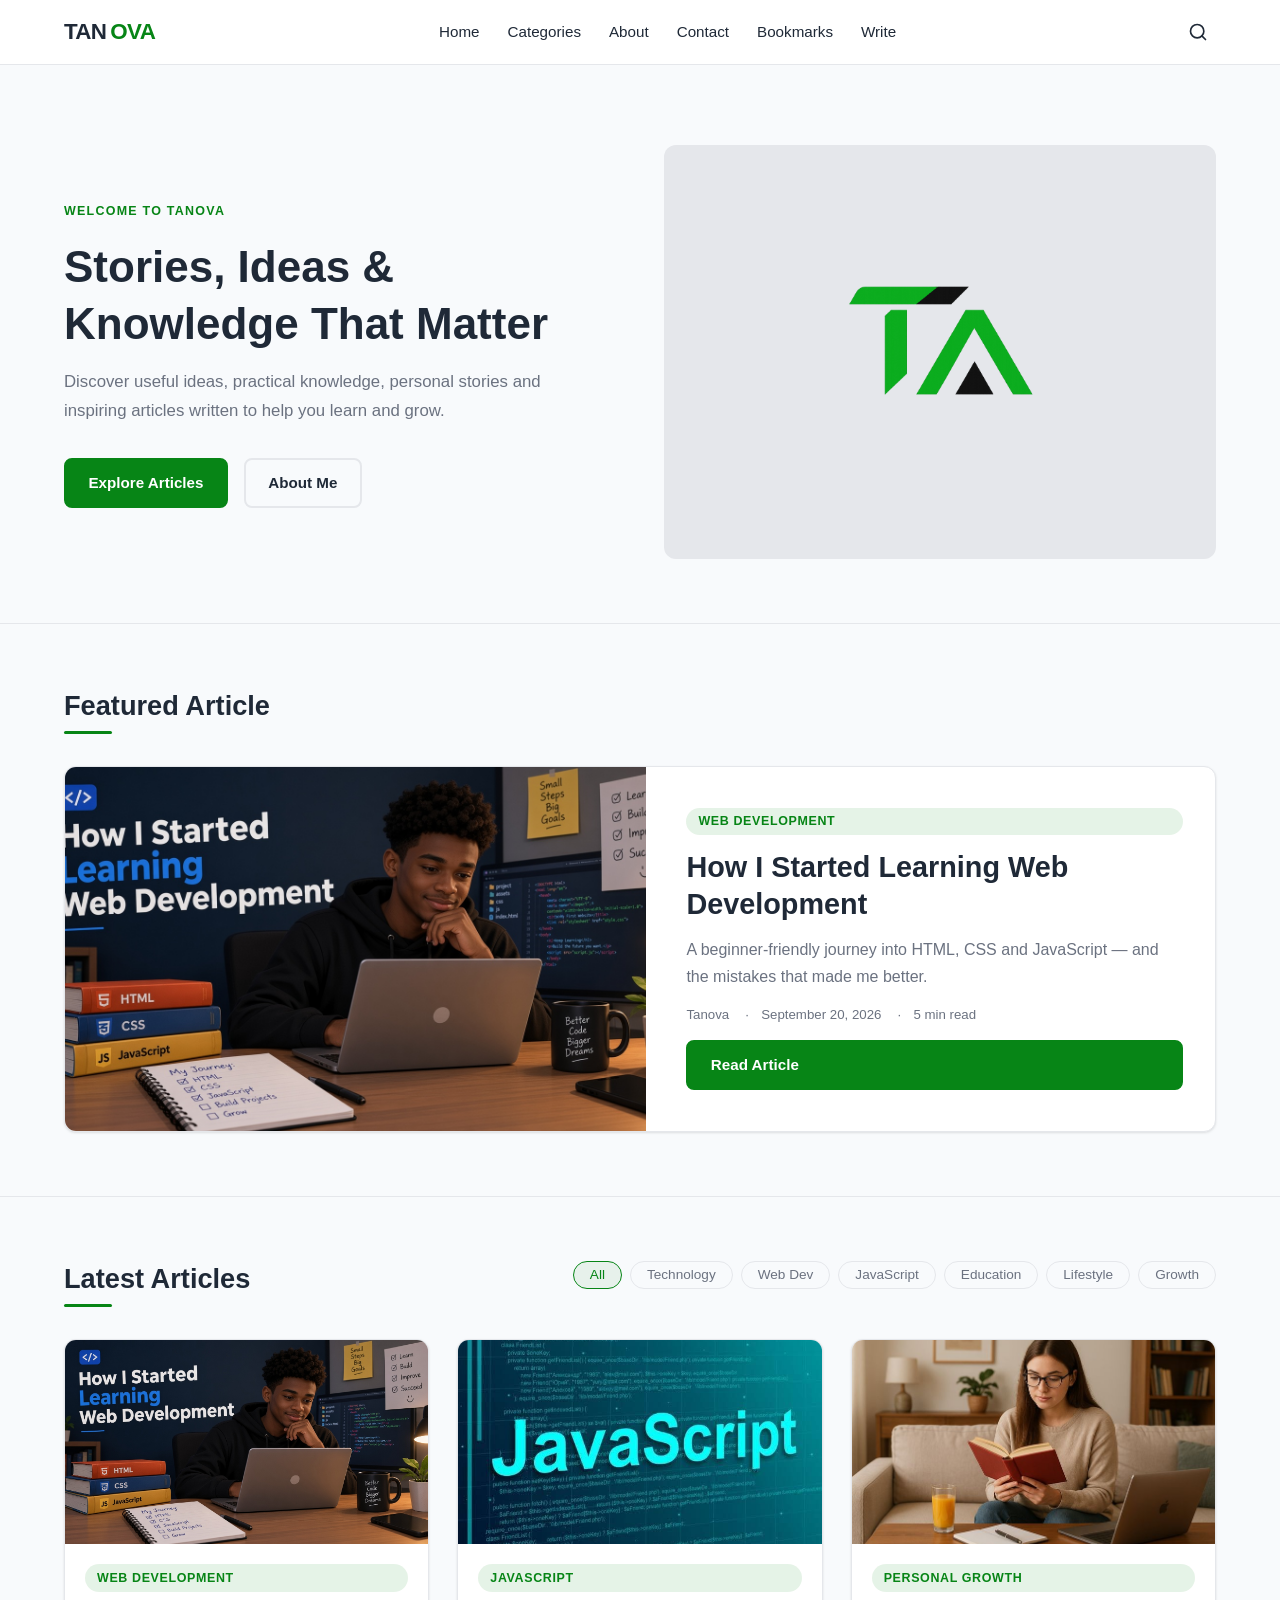
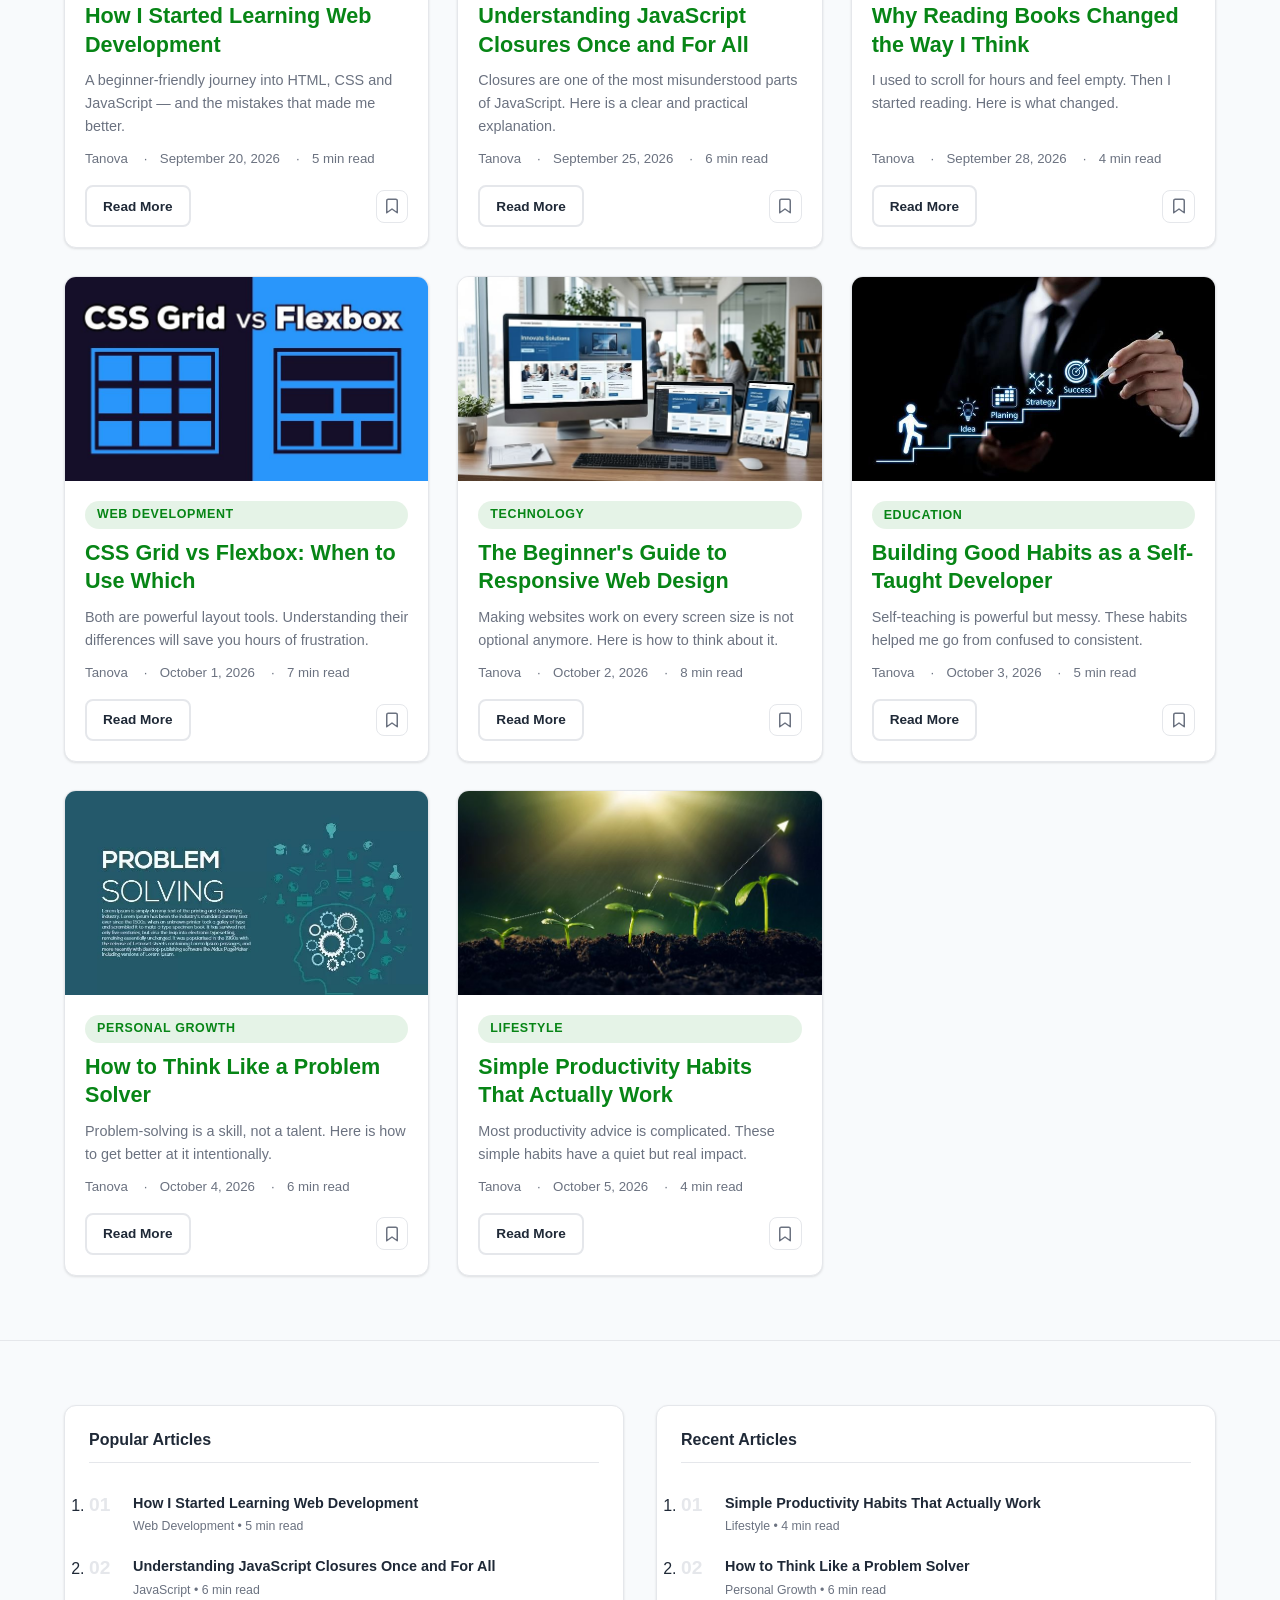
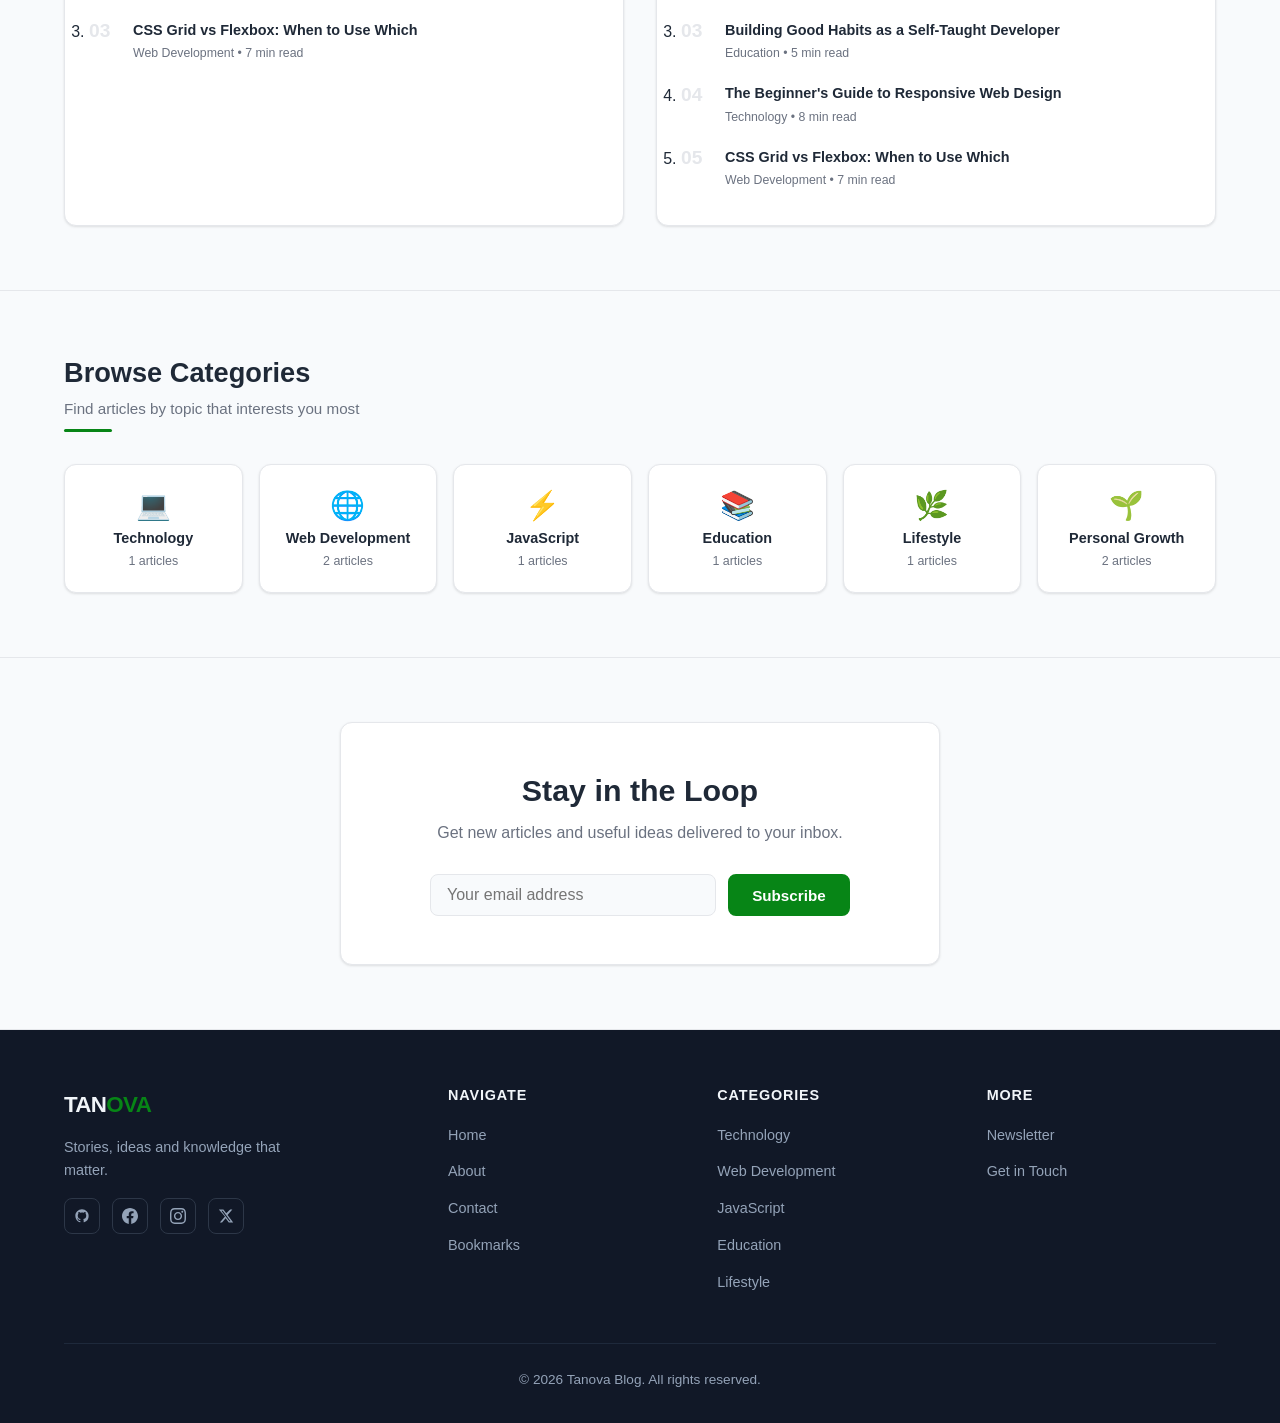
==== blog/index.html @ b9b8394b "feat(blog): add complete personal blog website with vanilla JavaScript - Add homepage with article g" ====
<!DOCTYPE html>
<html lang="en">
<head>
    <meta charset="UTF-8">
    <meta name="viewport" content="width=device-width, initial-scale=1.0">
    <meta name="description" content="Tanova Blog — Ideas, stories, knowledge and inspiration.">
    <title>Tanova Blog — Ideas, Stories & Knowledge</title>
    <link rel="stylesheet" href="css/style.css">
</head>
<body>

    <header class="site-header" role="banner">
        <div class="container">
            <div class="header-inner">
                <a href="index.html" class="logo-link" aria-label="Tanova Blog home">
                    TAN<span>OVA</span>
                </a>

                <nav class="desktop-nav" aria-label="Main navigation">
                    <a href="index.html">Home</a>
                    <a href="index.html#categories">Categories</a>
                    <a href="about.html">About</a>
                    <a href="contact.html">Contact</a>
                    <a href="bookmarks.html">Bookmarks</a>
                    <a href="publish.html">Write</a>
                </nav>

                <div class="nav-actions">
                    <button class="icon-btn" id="search-btn" aria-label="Open search">
                        <svg width="20" height="20" viewBox="0 0 24 24" fill="none" stroke="currentColor" stroke-width="2" stroke-linecap="round" stroke-linejoin="round" aria-hidden="true"><circle cx="11" cy="11" r="8"/><line x1="21" y1="21" x2="16.65" y2="16.65"/></svg>
                    </button>
                    <button class="icon-btn menu-toggle" id="menu-toggle" aria-label="Open navigation menu" aria-expanded="false" aria-controls="mobile-menu">
                        <svg width="24" height="24" viewBox="0 0 24 24" fill="none" stroke="currentColor" stroke-width="2" stroke-linecap="round" aria-hidden="true"><line x1="3" y1="6" x2="21" y2="6"/><line x1="3" y1="12" x2="21" y2="12"/><line x1="3" y1="18" x2="21" y2="18"/></svg>
                    </button>
                </div>
            </div>
        </div>

        <nav class="mobile-menu" id="mobile-menu" aria-label="Mobile navigation">
            <a href="index.html">Home</a>
            <a href="index.html#categories">Categories</a>
            <a href="about.html">About</a>
            <a href="contact.html">Contact</a>
            <a href="bookmarks.html">Bookmarks</a>
            <a href="publish.html">Write</a>
        </nav>
    </header>

    <div class="search-overlay" id="search-overlay" role="dialog" aria-modal="true" aria-label="Search articles">
        <div class="search-box">
            <div class="search-box-header">
                <div class="search-input-wrap">
                    <svg width="18" height="18" viewBox="0 0 24 24" fill="none" stroke="currentColor" stroke-width="2" stroke-linecap="round" stroke-linejoin="round" aria-hidden="true"><circle cx="11" cy="11" r="8"/><line x1="21" y1="21" x2="16.65" y2="16.65"/></svg>
                    <input type="search" id="search-input" placeholder="Search articles..." autocomplete="off" aria-label="Search articles">
                </div>
                <button id="search-close" aria-label="Close search">
                    <svg width="20" height="20" viewBox="0 0 24 24" fill="none" stroke="currentColor" stroke-width="2" stroke-linecap="round" aria-hidden="true"><line x1="18" y1="6" x2="6" y2="18"/><line x1="6" y1="6" x2="18" y2="18"/></svg>
                </button>
            </div>
            <div class="search-results" id="search-results" role="list" aria-live="polite"></div>
        </div>
    </div>

    <main id="main-content">

        <section class="hero" aria-labelledby="hero-heading">
            <div class="container">
                <div class="hero-inner">
                    <div class="hero-text">
                        <span class="hero-label">Welcome to Tanova</span>
                        <h1 id="hero-heading">Stories, Ideas &amp; Knowledge That Matter</h1>
                        <p>Discover useful ideas, practical knowledge, personal stories and inspiring articles written to help you learn and grow.</p>
                        <div class="hero-actions">
                            <a href="#latest-articles" class="btn btn-primary">Explore Articles</a>
                            <a href="about.html" class="btn btn-outline">About Me</a>
                        </div>
                    </div>
                    <div class="hero-image-wrap">
                        <img src="images/My Logo.png" alt="Tanova Blog">
                    </div>
                </div>
            </div>
        </section>

        <section class="featured-section" aria-labelledby="featured-heading">
            <div class="container">
                <div class="section-header">
                    <h2 class="section-title" id="featured-heading">Featured Article</h2>
                    <div class="section-divider"></div>
                </div>
                <div class="featured-article" id="featured-article"></div>
            </div>
        </section>

        <section class="posts-section" id="latest-articles" aria-labelledby="latest-heading">
            <div class="container">
                <div class="posts-section-top">
                    <div class="section-header section-header-flush">
                        <h2 class="section-title" id="latest-heading">Latest Articles</h2>
                        <div class="section-divider"></div>
                    </div>
                    <div class="category-filters" role="group" aria-label="Filter by category">
                        <button class="category-filter-btn active" data-category="all">All</button>
                        <button class="category-filter-btn" data-category="Technology">Technology</button>
                        <button class="category-filter-btn" data-category="Web Development">Web Dev</button>
                        <button class="category-filter-btn" data-category="JavaScript">JavaScript</button>
                        <button class="category-filter-btn" data-category="Education">Education</button>
                        <button class="category-filter-btn" data-category="Lifestyle">Lifestyle</button>
                        <button class="category-filter-btn" data-category="Personal Growth">Growth</button>
                    </div>
                </div>
                <div class="posts-grid" id="posts-grid"></div>
            </div>
        </section>

        <section class="home-sidebar-section" aria-label="Popular articles">
            <div class="container">
                <div class="home-widgets-grid">
                    <div class="sidebar-widget">
                        <h2 class="widget-title">Popular Articles</h2>
                        <ol class="popular-list" id="popular-list" aria-label="Most popular articles"></ol>
                    </div>
                    <div class="sidebar-widget">
                        <h2 class="widget-title">Recent Articles</h2>
                        <ol class="popular-list" id="recent-list" aria-label="Most recent articles"></ol>
                    </div>
                </div>
            </div>
        </section>

        <section class="categories-section" id="categories" aria-labelledby="categories-heading">
            <div class="container">
                <div class="section-header">
                    <h2 class="section-title" id="categories-heading">Browse Categories</h2>
                    <p class="section-subtitle">Find articles by topic that interests you most</p>
                    <div class="section-divider"></div>
                </div>
                <div class="categories-grid" id="categories-grid"></div>
            </div>
        </section>

        <section class="newsletter-section" aria-labelledby="newsletter-heading">
            <div class="container">
                <div class="newsletter-inner">
                    <h2 id="newsletter-heading">Stay in the Loop</h2>
                    <p>Get new articles and useful ideas delivered to your inbox.</p>
                    <form class="newsletter-form" id="newsletter-form" novalidate aria-label="Newsletter subscription">
                        <input type="email" placeholder="Your email address" aria-label="Email address" required>
                        <button type="submit" class="btn btn-primary">Subscribe</button>
                    </form>
                </div>
            </div>
        </section>

    </main>

    <footer class="site-footer" role="contentinfo">
        <div class="container">
            <div class="footer-grid">
                <div class="footer-brand">
                    <a href="index.html" class="logo-link" aria-label="Tanova Blog">TAN<span>OVA</span></a>
                    <p>Stories, ideas and knowledge that matter.</p>
                    <div class="social-links" aria-label="Social media links">
                        <a href="#" class="social-link" aria-label="GitHub" rel="noopener">
                            <svg width="16" height="16" viewBox="0 0 24 24" fill="currentColor" aria-hidden="true"><path d="M12 2C6.477 2 2 6.484 2 12.017c0 4.425 2.865 8.18 6.839 9.504.5.092.682-.217.682-.483 0-.237-.008-.868-.013-1.703-2.782.605-3.369-1.343-3.369-1.343-.454-1.158-1.11-1.466-1.11-1.466-.908-.62.069-.608.069-.608 1.003.07 1.531 1.032 1.531 1.032.892 1.53 2.341 1.088 2.91.832.092-.647.35-1.088.636-1.338-2.22-.253-4.555-1.113-4.555-4.951 0-1.093.39-1.988 1.029-2.688-.103-.253-.446-1.272.098-2.65 0 0 .84-.27 2.75 1.026A9.564 9.564 0 0112 6.844c.85.004 1.705.115 2.504.337 1.909-1.296 2.747-1.027 2.747-1.027.546 1.379.202 2.398.1 2.651.64.7 1.028 1.595 1.028 2.688 0 3.848-2.339 4.695-4.566 4.943.359.309.678.92.678 1.855 0 1.338-.012 2.419-.012 2.747 0 .268.18.58.688.482A10.019 10.019 0 0022 12.017C22 6.484 17.522 2 12 2z"/></svg>
                        </a>
                        <a href="#" class="social-link" aria-label="Facebook" rel="noopener">
                            <svg width="16" height="16" viewBox="0 0 24 24" fill="currentColor" aria-hidden="true"><path d="M24 12.073c0-6.627-5.373-12-12-12s-12 5.373-12 12c0 5.99 4.388 10.954 10.125 11.854v-8.385H7.078v-3.47h3.047V9.43c0-3.007 1.792-4.669 4.533-4.669 1.312 0 2.686.235 2.686.235v2.953H15.83c-1.491 0-1.956.925-1.956 1.874v2.25h3.328l-.532 3.47h-2.796v8.385C19.612 23.027 24 18.062 24 12.073z"/></svg>
                        </a>
                        <a href="#" class="social-link" aria-label="Instagram" rel="noopener">
                            <svg width="16" height="16" viewBox="0 0 24 24" fill="currentColor" aria-hidden="true"><path d="M12 2.163c3.204 0 3.584.012 4.85.07 3.252.148 4.771 1.691 4.919 4.919.058 1.265.069 1.645.069 4.849 0 3.205-.012 3.584-.069 4.849-.149 3.225-1.664 4.771-4.919 4.919-1.266.058-1.644.07-4.85.07-3.204 0-3.584-.012-4.849-.07-3.26-.149-4.771-1.699-4.919-4.92-.058-1.265-.07-1.644-.07-4.849 0-3.204.013-3.583.07-4.849.149-3.227 1.664-4.771 4.919-4.919 1.266-.057 1.645-.069 4.849-.069zm0-2.163c-3.259 0-3.667.014-4.947.072-4.358.2-6.78 2.618-6.98 6.98-.059 1.281-.073 1.689-.073 4.948 0 3.259.014 3.668.072 4.948.2 4.358 2.618 6.78 6.98 6.98 1.281.058 1.689.072 4.948.072 3.259 0 3.668-.014 4.948-.072 4.354-.2 6.782-2.618 6.979-6.98.059-1.28.073-1.689.073-4.948 0-3.259-.014-3.667-.072-4.947-.196-4.354-2.617-6.78-6.979-6.98-1.281-.059-1.69-.073-4.949-.073zm0 5.838c-3.403 0-6.162 2.759-6.162 6.162s2.759 6.163 6.162 6.163 6.162-2.759 6.162-6.163c0-3.403-2.759-6.162-6.162-6.162zm0 10.162c-2.209 0-4-1.79-4-4 0-2.209 1.791-4 4-4s4 1.791 4 4c0 2.21-1.791 4-4 4zm6.406-11.845c-.796 0-1.441.645-1.441 1.44s.645 1.44 1.441 1.44c.795 0 1.439-.645 1.439-1.44s-.644-1.44-1.439-1.44z"/></svg>
                        </a>
                        <a href="https://x.com/EkenmisireY/status/2108498737828184148?s=20" class="social-link" aria-label="X (Twitter)" rel="noopener">
                            <svg width="16" height="16" viewBox="0 0 24 24" fill="currentColor" aria-hidden="true"><path d="M18.244 2.25h3.308l-7.227 8.26 8.502 11.24H16.17l-4.714-6.231-5.401 6.231H2.747l7.73-8.835L1.254 2.25H8.08l4.259 5.63 5.905-5.63zm-1.161 17.52h1.833L7.084 4.126H5.117z"/></svg>
                        </a>
                    </div>
                </div>

                <div class="footer-col">
                    <h4>Navigate</h4>
                    <ul>
                        <li><a href="index.html">Home</a></li>
                        <li><a href="about.html">About</a></li>
                        <li><a href="contact.html">Contact</a></li>
                        <li><a href="bookmarks.html">Bookmarks</a></li>
                    </ul>
                </div>

                <div class="footer-col">
                    <h4>Categories</h4>
                    <ul>
                        <li><a href="index.html#categories">Technology</a></li>
                        <li><a href="index.html#categories">Web Development</a></li>
                        <li><a href="index.html#categories">JavaScript</a></li>
                        <li><a href="index.html#categories">Education</a></li>
                        <li><a href="index.html#categories">Lifestyle</a></li>
                    </ul>
                </div>

                <div class="footer-col">
                    <h4>More</h4>
                    <ul>
                        <li><a href="index.html#newsletter">Newsletter</a></li>
                        <li><a href="contact.html">Get in Touch</a></li>
                    </ul>
                </div>
            </div>

            <div class="footer-bottom">
                <p>&copy; 2026 Tanova Blog. All rights reserved.</p>
            </div>
        </div>
    </footer>

    <script src="js/posts.js"></script>
    <script src="js/main.js"></script>
</body>
</html>
---- blog/css/style.css ----
:root {
    --background: #F8FAFC;
    --surface: #FFFFFF;
    --text: #1F2937;
    --muted: #6B7280;
    --primary: #078516;
    --primary-dark: #056212;
    --border: #E5E7EB;
    --dark-bg: #111827;
    --shadow: 0 1px 3px rgba(0,0,0,0.08), 0 1px 2px rgba(0,0,0,0.04);
    --shadow-md: 0 4px 6px rgba(0,0,0,0.07), 0 2px 4px rgba(0,0,0,0.06);
    --radius: 0.75rem;
    --radius-sm: 0.5rem;
    --max-width: 1200px;
    --transition: 0.2s ease;
    --font-body: -apple-system, BlinkMacSystemFont, 'Segoe UI', Roboto, Oxygen, sans-serif;
}

*, *::before, *::after { box-sizing: border-box; margin: 0; padding: 0; }
html { scroll-behavior: smooth; font-size: 16px; }

body {
    font-family: var(--font-body);
    background-color: var(--background);
    color: var(--text);
    line-height: 1.7;
}

img { max-width: 100%; height: auto; display: block; }
a { color: var(--primary); text-decoration: none; }
a:hover { text-decoration: underline; }
ul { list-style: none; }
button { cursor: pointer; font-family: inherit; font-size: inherit; }
input, textarea, select { font-family: inherit; font-size: inherit; }

.container { max-width: var(--max-width); margin: 0 auto; padding: 0 1.5rem; }

h1, h2, h3, h4 { line-height: 1.3; color: var(--text); }
h1 { font-size: clamp(1.75rem, 4vw, 2.75rem); font-weight: 700; }
h2 { font-size: clamp(1.35rem, 2.5vw, 1.9rem); font-weight: 700; }
h3 { font-size: clamp(1.1rem, 2vw, 1.35rem); font-weight: 600; }

/* --- Buttons --- */
.btn {
    display: inline-flex; align-items: center; gap: 0.4rem;
    padding: 0.65rem 1.4rem; border-radius: var(--radius-sm);
    font-weight: 600; font-size: 0.95rem; border: 2px solid transparent;
    transition: background-color var(--transition), color var(--transition), border-color var(--transition), transform var(--transition);
    text-decoration: none; cursor: pointer; background: none;
}
.btn:hover { text-decoration: none; transform: translateY(-1px); }
.btn-primary { background-color: var(--primary); color: #fff; border-color: var(--primary); }
.btn-primary:hover { background-color: var(--primary-dark); border-color: var(--primary-dark); }
.btn-outline { border-color: var(--border); color: var(--text); background: transparent; }
.btn-outline:hover { border-color: var(--primary); color: var(--primary); }
.btn-sm { padding: 0.45rem 1rem; font-size: 0.85rem; }

.category-badge {
    display: inline-block; padding: 0.2rem 0.75rem;
    background-color: rgba(7,133,22,0.1); color: var(--primary);
    font-size: 0.78rem; font-weight: 600; border-radius: 2rem;
    text-transform: uppercase; letter-spacing: 0.05em;
}

.post-meta { display: flex; flex-wrap: wrap; gap: 0.5rem 1rem; font-size: 0.83rem; color: var(--muted); }
.post-meta span + span { position: relative; padding-left: 1rem; }
.post-meta span + span::before { content: '·'; position: absolute; left: 0; }

/* --- Header --- */
.site-header {
    position: sticky; top: 0; z-index: 100;
    background-color: var(--surface); border-bottom: 1px solid var(--border);
}
.header-inner {
    display: flex; align-items: center; justify-content: space-between;
    height: 64px; gap: 1.5rem;
}
.logo-link {
    text-decoration: none; color: var(--text); font-size: 1.4rem;
    font-weight: 800; letter-spacing: -0.03em;
    display: flex; align-items: center; gap: 0.25rem;
}
.logo-link span { color: var(--primary); }
.desktop-nav { display: flex; align-items: center; gap: 0.25rem; }
.desktop-nav a {
    color: var(--text); font-weight: 500; font-size: 0.95rem;
    padding: 0.4rem 0.75rem; border-radius: var(--radius-sm);
    transition: color var(--transition), background-color var(--transition); text-decoration: none;
}
.desktop-nav a:hover { color: var(--primary); background-color: rgba(7,133,22,0.07); text-decoration: none; }
.nav-actions { display: flex; align-items: center; gap: 0.5rem; }
.icon-btn {
    background: none; border: none; padding: 0.5rem; border-radius: var(--radius-sm);
    color: var(--text); display: flex; align-items: center; justify-content: center;
    transition: background-color var(--transition), color var(--transition);
}
.icon-btn:hover { background-color: var(--border); color: var(--primary); }
.menu-toggle { display: none; }

.mobile-menu {
    display: none; position: absolute; top: 64px; left: 0; right: 0;
    background-color: var(--surface); border-bottom: 1px solid var(--border);
    padding: 1rem 1.5rem 1.5rem; z-index: 99;
}
.mobile-menu.open { display: flex; flex-direction: column; gap: 0.25rem; }
.mobile-menu a {
    display: block; padding: 0.6rem 0.5rem; color: var(--text); font-weight: 500;
    font-size: 1rem; border-radius: var(--radius-sm); text-decoration: none;
    transition: color var(--transition), background-color var(--transition);
}
.mobile-menu a:hover { color: var(--primary); background-color: rgba(7,133,22,0.07); }

/* --- Search Overlay --- */
.search-overlay {
    display: none; position: fixed; inset: 0; background-color: rgba(0,0,0,0.5);
    z-index: 200; align-items: flex-start; justify-content: center; padding-top: 10vh;
}
.search-overlay.open { display: flex; }
.search-box {
    background-color: var(--surface); border-radius: var(--radius); padding: 1.5rem;
    width: 90%; max-width: 580px; box-shadow: var(--shadow-md);
}
.search-box-header {
    display: flex; align-items: center; gap: 0.75rem;
    border-bottom: 1px solid var(--border); padding-bottom: 1rem; margin-bottom: 1rem;
}
.search-input-wrap { flex: 1; display: flex; align-items: center; gap: 0.5rem; }
.search-input-wrap svg { color: var(--muted); flex-shrink: 0; }
#search-input { flex: 1; border: none; outline: none; background: transparent; color: var(--text); font-size: 1rem; }
#search-input::placeholder { color: var(--muted); }
#search-close { background: none; border: none; color: var(--muted); display: flex; align-items: center; padding: 0.25rem; border-radius: var(--radius-sm); transition: color var(--transition); }
#search-close:hover { color: var(--text); }
.search-results { display: flex; flex-direction: column; gap: 0.5rem; max-height: 400px; overflow-y: auto; }
.search-result-item {
    display: flex; flex-direction: column; gap: 0.2rem; padding: 0.75rem;
    border-radius: var(--radius-sm); text-decoration: none;
    transition: background-color var(--transition); border: 1px solid transparent;
}
.search-result-item:hover { background-color: var(--background); border-color: var(--border); text-decoration: none; }
.search-result-category { font-size: 0.75rem; font-weight: 600; color: var(--primary); text-transform: uppercase; letter-spacing: 0.04em; }
.search-result-title { font-weight: 600; color: var(--text); font-size: 0.95rem; }
.search-result-meta { font-size: 0.8rem; color: var(--muted); }
.search-empty { color: var(--muted); text-align: center; padding: 1rem; }

/* --- Hero --- */
.hero { padding: 5rem 0 4rem; border-bottom: 1px solid var(--border); }
.hero-inner { display: grid; grid-template-columns: 1fr 1fr; gap: 3rem; align-items: center; }
.hero-label {
    display: inline-block; font-size: 0.78rem; font-weight: 700;
    letter-spacing: 0.1em; text-transform: uppercase; color: var(--primary); margin-bottom: 1rem;
}
.hero-text h1 { margin-bottom: 1rem; }
.hero-text p { color: var(--muted); font-size: 1.05rem; margin-bottom: 2rem; max-width: 480px; }
.hero-actions { display: flex; gap: 1rem; flex-wrap: wrap; }
.hero-image-wrap { border-radius: var(--radius); overflow: hidden; aspect-ratio: 4/3; background-color: var(--border); }
.hero-image-wrap img { width: 100%; height: 100%; object-fit: contain; }
.hero-image-placeholder {
    width: 100%; height: 100%; display: flex; align-items: center; justify-content: center;
    background: linear-gradient(135deg, rgba(7,133,22,0.1) 0%, rgba(7,133,22,0.05) 100%); min-height: 280px;
}
.hero-image-placeholder span { font-size: 5rem; }

/* --- Section Header --- */
.section-header { margin-bottom: 2rem; }
.section-title { font-size: clamp(1.3rem, 2.5vw, 1.7rem); font-weight: 700; margin-bottom: 0.35rem; }
.section-subtitle { color: var(--muted); font-size: 0.95rem; }
.section-divider { width: 3rem; height: 3px; background-color: var(--primary); border-radius: 2px; margin-top: 0.5rem; }

/* --- Featured Article --- */
.featured-section { padding: 4rem 0; border-bottom: 1px solid var(--border); }
.featured-article {
    display: grid; grid-template-columns: 1.1fr 1fr; gap: 2.5rem; align-items: center;
    background-color: var(--surface); border-radius: var(--radius); overflow: hidden;
    box-shadow: var(--shadow); border: 1px solid var(--border);
}
.featured-image-wrap { aspect-ratio: 16/10; overflow: hidden; background-color: var(--border); }
.featured-image-wrap img { width: 100%; height: 100%; object-fit: cover; transition: transform 0.3s ease; }
.featured-article:hover .featured-image-wrap img { transform: scale(1.02); }
.featured-content { padding: 2rem 2rem 2rem 0; display: flex; flex-direction: column; gap: 0.85rem; }
.featured-content h2 { font-size: clamp(1.3rem, 2.5vw, 1.8rem); }
.featured-content p { color: var(--muted); line-height: 1.65; }

/* --- Posts Grid --- */
.posts-section { padding: 4rem 0; border-bottom: 1px solid var(--border); }
.posts-section-top {
    display: flex; align-items: flex-start; justify-content: space-between;
    flex-wrap: wrap; gap: 1.5rem; margin-bottom: 2rem;
}
.category-filters { display: flex; flex-wrap: wrap; gap: 0.5rem; }
.category-filter-btn {
    background: none; border: 1px solid var(--border); color: var(--muted);
    padding: 0.35rem 1rem; border-radius: 2rem; font-size: 0.85rem; font-weight: 500;
    transition: border-color var(--transition), color var(--transition), background-color var(--transition);
}
.category-filter-btn:hover, .category-filter-btn.active {
    border-color: var(--primary); color: var(--primary); background-color: rgba(7,133,22,0.07);
}
.posts-grid { display: grid; grid-template-columns: repeat(auto-fill, minmax(300px, 1fr)); gap: 1.75rem; }
.no-results { color: var(--muted); text-align: center; padding: 3rem; grid-column: 1 / -1; }

/* --- Post Card --- */
.post-card {
    background-color: var(--surface); border-radius: var(--radius); overflow: hidden;
    border: 1px solid var(--border); box-shadow: var(--shadow);
    display: flex; flex-direction: column;
    transition: box-shadow var(--transition), transform var(--transition);
}
.post-card:hover { box-shadow: var(--shadow-md); transform: translateY(-2px); }
.post-card-image-link { display: block; aspect-ratio: 16/9; overflow: hidden; background-color: var(--border); }
.post-card-image-link img { width: 100%; height: 100%; object-fit: cover; transition: transform 0.3s ease; }
.post-card:hover .post-card-image-link img { transform: scale(1.04); }
.post-card-body { padding: 1.25rem; display: flex; flex-direction: column; gap: 0.65rem; flex: 1; }
.post-excerpt { color: var(--muted); font-size: 0.9rem; line-height: 1.6; flex: 1; }
.post-card-actions { display: flex; align-items: center; justify-content: space-between; margin-top: 0.25rem; }
.bookmark-btn {
    background: none; border: 1px solid var(--border); color: var(--muted);
    padding: 0.4rem; border-radius: var(--radius-sm);
    display: flex; align-items: center; justify-content: center;
    transition: color var(--transition), border-color var(--transition), background-color var(--transition);
}
.bookmark-btn:hover, .bookmark-btn.saved {
    color: var(--primary); border-color: var(--primary); background-color: rgba(7,133,22,0.08);
}

/* --- Sidebar / Popular / Categories --- */
.home-sidebar-section { padding: 4rem 0; border-bottom: 1px solid var(--border); }
.home-widgets-grid { display: grid; grid-template-columns: 1fr 1fr; gap: 2rem; }
.sidebar-widget {
    background-color: var(--surface); border: 1px solid var(--border);
    border-radius: var(--radius); padding: 1.5rem; box-shadow: var(--shadow);
}
.widget-title { font-size: 1rem; font-weight: 700; margin-bottom: 1.25rem; padding-bottom: 0.75rem; border-bottom: 1px solid var(--border); }

.popular-list { display: flex; flex-direction: column; }
.popular-item {
    display: flex; align-items: flex-start; gap: 0.75rem; padding: 0.6rem 0;
    text-decoration: none; color: var(--text); border-radius: var(--radius-sm);
    transition: color var(--transition); border-bottom: 1px solid var(--border);
}
.popular-item:last-child { border-bottom: none; }
.popular-item:hover { color: var(--primary); text-decoration: none; }
.popular-num { font-size: 1.2rem; font-weight: 800; color: var(--border); min-width: 2rem; line-height: 1; margin-top: 0.1rem; }
.popular-info { display: flex; flex-direction: column; gap: 0.2rem; }
.popular-title { font-size: 0.9rem; font-weight: 600; line-height: 1.4; }
.popular-meta { font-size: 0.77rem; color: var(--muted); }

.categories-section { padding: 4rem 0; border-bottom: 1px solid var(--border); }
.categories-grid { display: grid; grid-template-columns: repeat(auto-fill, minmax(160px, 1fr)); gap: 1rem; }
.category-card {
    background-color: var(--surface); border: 1px solid var(--border); border-radius: var(--radius);
    padding: 1.5rem 1rem; text-align: center; cursor: pointer;
    display: flex; flex-direction: column; align-items: center; gap: 0.5rem;
    transition: border-color var(--transition), box-shadow var(--transition), transform var(--transition);
    box-shadow: var(--shadow);
}
.category-card:hover { border-color: var(--primary); box-shadow: var(--shadow-md); transform: translateY(-2px); }
.category-icon { font-size: 1.75rem; }
.category-name { font-weight: 600; font-size: 0.9rem; color: var(--text); }
.category-count { font-size: 0.78rem; color: var(--muted); }

/* --- Newsletter --- */
.newsletter-section { padding: 4rem 0; border-bottom: 1px solid var(--border); }
.newsletter-inner {
    background-color: var(--surface); border: 1px solid var(--border); border-radius: var(--radius);
    padding: 3rem; text-align: center; max-width: 600px; margin: 0 auto; box-shadow: var(--shadow);
}
.newsletter-inner h2 { margin-bottom: 0.5rem; }
.newsletter-inner p { color: var(--muted); margin-bottom: 1.75rem; }
.newsletter-form { display: flex; gap: 0.75rem; max-width: 420px; margin: 0 auto; }
.newsletter-form input {
    flex: 1; padding: 0.65rem 1rem; border: 1px solid var(--border); border-radius: var(--radius-sm);
    background-color: var(--background); color: var(--text); outline: none; transition: border-color var(--transition);
}
.newsletter-form input:focus { border-color: var(--primary); }
.newsletter-success { color: var(--primary); font-weight: 600; font-size: 1rem; }

/* --- Footer --- */
.site-footer { background-color: var(--dark-bg); color: #94A3B8; padding: 3.5rem 0 2rem; }
.footer-grid { display: grid; grid-template-columns: 1.5fr 1fr 1fr 1fr; gap: 2.5rem; margin-bottom: 3rem; }
.footer-brand .logo-link { color: #F1F5F9; margin-bottom: 0.75rem; display: inline-block; }
.footer-brand p { font-size: 0.9rem; line-height: 1.6; max-width: 240px; }
.footer-col h4 { color: #F1F5F9; font-size: 0.9rem; font-weight: 700; margin-bottom: 1rem; text-transform: uppercase; letter-spacing: 0.06em; }
.footer-col ul { display: flex; flex-direction: column; gap: 0.6rem; }
.footer-col ul li a { color: #94A3B8; font-size: 0.9rem; text-decoration: none; transition: color var(--transition); }
.footer-col ul li a:hover { color: var(--primary); text-decoration: none; }
.social-links { display: flex; gap: 0.75rem; margin-top: 1rem; }
.social-link {
    color: #94A3B8; display: flex; align-items: center; justify-content: center;
    width: 36px; height: 36px; border-radius: var(--radius-sm); border: 1px solid #2D3748;
    transition: color var(--transition), border-color var(--transition);
}
.social-link:hover { color: var(--primary); border-color: var(--primary); text-decoration: none; }
.footer-bottom { border-top: 1px solid #1E293B; padding-top: 1.5rem; text-align: center; font-size: 0.85rem; }

/* --- Toast --- */
.toast {
    position: fixed; bottom: 1.5rem; left: 50%;
    transform: translateX(-50%) translateY(2rem);
    background-color: var(--dark-bg); color: #F1F5F9; padding: 0.75rem 1.5rem;
    border-radius: 2rem; font-size: 0.9rem; font-weight: 500; box-shadow: var(--shadow-md);
    opacity: 0; transition: opacity 0.25s ease, transform 0.25s ease; z-index: 1000;
    white-space: nowrap; pointer-events: none;
}
.toast.show { opacity: 1; transform: translateX(-50%) translateY(0); }
.toast-success { background-color: var(--primary); }
.toast-error { background-color: #DC2626; }
.toast-info { background-color: #2563EB; }

/* --- Article Page --- */
.article-page { padding: 3rem 0 5rem; }
.article-layout { display: grid; grid-template-columns: 1fr 280px; gap: 3rem; align-items: flex-start; }
.article-main > header { margin-bottom: 2rem; }
.article-main > header h1 { margin: 0.75rem 0; }
.article-meta { display: flex; flex-wrap: wrap; gap: 0.5rem 1.25rem; font-size: 0.88rem; color: var(--muted); margin-top: 0.75rem; }
.article-featured-image {
    border-radius: var(--radius); overflow: hidden; margin-bottom: 2rem;
    aspect-ratio: 16/7; background-color: var(--border);
}
.article-featured-image img { width: 100%; height: 100%; object-fit: cover; }
.article-content { font-size: 1.05rem; line-height: 1.85; color: var(--text); }
.article-content h2 { margin: 2.5rem 0 1rem; font-size: 1.5rem; }
.article-content h3 { margin: 2rem 0 0.75rem; }
.article-content p { margin-bottom: 1.25rem; }
.article-content ul, .article-content ol { margin: 1.25rem 0 1.25rem 1.5rem; display: flex; flex-direction: column; gap: 0.5rem; }
.article-content ul { list-style: disc; }
.article-content ol { list-style: decimal; }
.article-content blockquote {
    margin: 2rem 0; padding: 1.25rem 1.5rem; border-left: 4px solid var(--primary);
    background-color: rgba(7,133,22,0.05); border-radius: 0 var(--radius-sm) var(--radius-sm) 0;
    font-style: italic; color: var(--muted);
}
.article-content pre {
    background-color: var(--dark-bg); border-radius: var(--radius-sm);
    padding: 1.25rem 1.5rem; overflow-x: auto; margin: 1.5rem 0; border: 1px solid var(--border);
}
.article-content code {
    font-family: 'Fira Code', 'Cascadia Code', Consolas, monospace; font-size: 0.88rem;
    color: #22C55E; background-color: rgba(7,133,22,0.08); padding: 0.15em 0.4em; border-radius: 0.25rem;
}
.article-content pre code { background: none; padding: 0; color: #A3E635; }

.article-actions {
    display: flex; align-items: center; gap: 0.75rem; flex-wrap: wrap;
    margin: 2rem 0; padding: 1.5rem 0; border-top: 1px solid var(--border); border-bottom: 1px solid var(--border);
}
.like-btn {
    background: none; border: 1px solid var(--border); color: var(--muted);
    padding: 0.55rem 1.1rem; border-radius: 2rem; display: flex; align-items: center; gap: 0.5rem;
    font-weight: 600; font-size: 0.9rem;
    transition: color var(--transition), border-color var(--transition), background-color var(--transition);
}
.like-btn:hover, .like-btn.liked { color: #E11D48; border-color: #E11D48; background-color: rgba(225,29,72,0.07); }
.save-btn {
    background: none; border: 1px solid var(--border); color: var(--muted);
    padding: 0.55rem 1.1rem; border-radius: 2rem; font-weight: 600; font-size: 0.9rem;
    transition: color var(--transition), border-color var(--transition), background-color var(--transition);
}
.save-btn:hover, .save-btn.saved { color: var(--primary); border-color: var(--primary); background-color: rgba(7,133,22,0.08); }
.share-wrap { position: relative; margin-left: auto; }
.share-btn {
    background: none; border: 1px solid var(--border); color: var(--muted);
    padding: 0.55rem 1.1rem; border-radius: 2rem; font-weight: 600; font-size: 0.9rem;
    display: flex; align-items: center; gap: 0.5rem; transition: color var(--transition), border-color var(--transition);
}
.share-btn:hover { color: var(--primary); border-color: var(--primary); }
.share-menu {
    position: absolute; right: 0; top: calc(100% + 0.5rem);
    background-color: var(--surface); border: 1px solid var(--border); border-radius: var(--radius-sm);
    box-shadow: var(--shadow-md); min-width: 180px; overflow: hidden; z-index: 50;
}
.share-menu button, .share-menu a {
    display: flex; align-items: center; gap: 0.6rem; width: 100%; padding: 0.7rem 1rem;
    font-size: 0.9rem; color: var(--text); background: none; border: none;
    text-decoration: none; transition: background-color var(--transition); text-align: left;
}
.share-menu button:hover, .share-menu a:hover { background-color: var(--background); text-decoration: none; }

/* --- Comments --- */
.comments-section { margin-top: 3rem; }
.comments-section h2 { margin-bottom: 1.5rem; }
.comment-form {
    background-color: var(--surface); border: 1px solid var(--border);
    border-radius: var(--radius); padding: 1.5rem; margin-bottom: 2rem;
}
.form-group { display: flex; flex-direction: column; gap: 0.4rem; margin-bottom: 1rem; }
.form-group label { font-size: 0.88rem; font-weight: 600; color: var(--text); }
.form-group input, .form-group textarea, .form-group select {
    padding: 0.65rem 0.9rem; border: 1px solid var(--border); border-radius: var(--radius-sm);
    background-color: var(--background); color: var(--text); outline: none;
    transition: border-color var(--transition); width: 100%;
}
.form-group input:focus, .form-group textarea:focus { border-color: var(--primary); }
.form-group textarea { resize: vertical; min-height: 110px; }
.comment-error {
    color: #DC2626; font-size: 0.88rem; margin-bottom: 1rem; padding: 0.65rem 0.9rem;
    background-color: rgba(220,38,38,0.07); border-radius: var(--radius-sm); border: 1px solid rgba(220,38,38,0.2);
}
.comment { padding: 1.25rem 0; border-bottom: 1px solid var(--border); }
.comment:last-child { border-bottom: none; }
.comment-header { display: flex; align-items: center; gap: 1rem; margin-bottom: 0.5rem; }
.comment-author { font-weight: 600; font-size: 0.95rem; }
.comment-date { font-size: 0.82rem; color: var(--muted); }
.comment-text { font-size: 0.93rem; color: var(--text); line-height: 1.65; }
.no-comments { color: var(--muted); font-size: 0.95rem; padding: 1rem 0; }

/* --- Article Sidebar --- */
.article-sidebar { position: sticky; top: 80px; display: flex; flex-direction: column; gap: 1.5rem; }
.recent-nav ul { display: flex; flex-direction: column; gap: 0.25rem; }
.recent-nav li a {
    display: flex; flex-direction: column; gap: 0.2rem; padding: 0.65rem; border-radius: var(--radius-sm);
    text-decoration: none; color: var(--text); transition: background-color var(--transition); border: 1px solid transparent;
}
.recent-nav li a:hover { background-color: var(--background); border-color: var(--border); text-decoration: none; }
.recent-nav-category { font-size: 0.73rem; font-weight: 600; color: var(--primary); text-transform: uppercase; letter-spacing: 0.04em; }
.recent-nav-title { font-size: 0.88rem; font-weight: 500; line-height: 1.4; }

/* --- About Page --- */
.about-page { padding: 4rem 0 5rem; }
.about-hero { display: grid; grid-template-columns: 260px 1fr; gap: 3rem; align-items: flex-start; margin-bottom: 4rem; }
.about-image-wrap { border-radius: var(--radius); overflow: hidden; aspect-ratio: 1; background-color: var(--border); }
.about-image-wrap img { width: 100%; height: 100%; object-fit: cover; }
.about-image-placeholder {
    width: 100%; height: 100%; display: flex; align-items: center; justify-content: center;
    background: linear-gradient(135deg, rgba(7,133,22,0.1) 0%, rgba(7,133,22,0.05) 100%);
    font-size: 5rem; min-height: 260px;
}
.about-text h1 { margin-bottom: 0.5rem; }
.about-text .subtitle { color: var(--primary); font-size: 1rem; font-weight: 600; margin-bottom: 1.5rem; }
.about-text p { color: var(--muted); margin-bottom: 1rem; line-height: 1.75; }
.skills-list { display: flex; flex-wrap: wrap; gap: 0.5rem; margin-top: 1.5rem; }
.skill-tag {
    padding: 0.3rem 0.85rem; background-color: rgba(7,133,22,0.08); color: var(--primary);
    border-radius: 2rem; font-size: 0.83rem; font-weight: 600; border: 1px solid rgba(7,133,22,0.2);
}
.about-mission {
    background-color: var(--surface); border: 1px solid var(--border);
    border-radius: var(--radius); padding: 2.5rem; box-shadow: var(--shadow);
}
.about-mission p { color: var(--muted); line-height: 1.75; margin-bottom: 1.25rem; }
.about-mission p:last-of-type { margin-bottom: 1.75rem; }

/* --- Contact Page --- */
.contact-page { padding: 4rem 0 5rem; }
.contact-layout { display: grid; grid-template-columns: 1fr 320px; gap: 3rem; align-items: flex-start; }
.contact-form-wrap {
    background-color: var(--surface); border: 1px solid var(--border);
    border-radius: var(--radius); padding: 2rem; box-shadow: var(--shadow);
}
.contact-form-wrap h2 { margin-bottom: 0.5rem; }
.contact-form-wrap > p { color: var(--muted); margin-bottom: 1.75rem; font-size: 0.95rem; }
.form-row { display: grid; grid-template-columns: 1fr 1fr; gap: 1rem; }
.form-error {
    color: #DC2626; font-size: 0.88rem; margin-bottom: 1rem; padding: 0.75rem 1rem;
    background-color: rgba(220,38,38,0.07); border-radius: var(--radius-sm); border: 1px solid rgba(220,38,38,0.2);
}
.form-success { text-align: center; padding: 2rem; }
.form-success h3 { margin-bottom: 0.5rem; color: var(--primary); }
.form-success p { color: var(--muted); font-size: 0.95rem; }
.contact-info { display: flex; flex-direction: column; gap: 1.25rem; }
.contact-info-item {
    background-color: var(--surface); border: 1px solid var(--border); border-radius: var(--radius);
    padding: 1.25rem; display: flex; gap: 1rem; align-items: flex-start; box-shadow: var(--shadow);
}
.contact-info-icon { font-size: 1.5rem; flex-shrink: 0; }
.contact-info-text h4 { font-size: 0.9rem; margin-bottom: 0.25rem; }
.contact-info-text p { font-size: 0.88rem; color: var(--muted); }

/* --- Bookmarks Page --- */
.bookmarks-page { padding: 4rem 0 5rem; }
.bookmarks-list { display: grid; grid-template-columns: repeat(auto-fill, minmax(300px, 1fr)); gap: 1.75rem; margin-top: 2rem; }
.bookmarks-empty { text-align: center; padding: 4rem 2rem; color: var(--muted); grid-column: 1 / -1; }
.bookmarks-empty p { margin-bottom: 1.5rem; font-size: 1rem; }
.remove-bookmark-btn {
    background: none; border: 1px solid #DC2626; color: #DC2626;
    padding: 0.4rem 0.9rem; border-radius: var(--radius-sm); font-size: 0.82rem; font-weight: 600;
    transition: background-color var(--transition), color var(--transition);
}
.remove-bookmark-btn:hover { background-color: #DC2626; color: #fff; }

/* --- Page Hero (inner pages) --- */
.page-hero { padding: 3rem 0; border-bottom: 1px solid var(--border); }
.page-hero h1 { margin-bottom: 0.4rem; }
.page-hero p { color: var(--muted); font-size: 1rem; }
.breadcrumb { display: flex; align-items: center; gap: 0.4rem; font-size: 0.85rem; color: var(--muted); margin-bottom: 1rem; }
.breadcrumb a { color: var(--muted); text-decoration: none; transition: color var(--transition); }
.breadcrumb a:hover { color: var(--primary); }
.breadcrumb span { color: var(--muted); }

/* --- Not Found --- */
.not-found-box { text-align: center; padding: 5rem 2rem; max-width: 480px; margin: 0 auto; }
.not-found-box h1 { margin-bottom: 1rem; }
.not-found-box p { color: var(--muted); margin-bottom: 2rem; }

/* --- 1024px and below --- */
@media (max-width: 1024px) {
    .footer-grid { grid-template-columns: 1fr 1fr; }
    .article-layout { grid-template-columns: 1fr; }
    .article-sidebar { position: static; }
    .contact-layout { grid-template-columns: 1fr; }
    .home-widgets-grid { grid-template-columns: 1fr; }
}

/* --- 768px and below (tablet) --- */
@media (max-width: 768px) {
    .desktop-nav { display: none; }
    .menu-toggle { display: flex; }

    .hero { padding: 3rem 0 2.5rem; }
    .hero-inner { grid-template-columns: 1fr; gap: 2rem; }
    .hero-image-wrap { order: -1; aspect-ratio: 16/9; }
    .hero-text p { max-width: 100%; }

    .featured-article { grid-template-columns: 1fr; }
    .featured-content { padding: 1.25rem; }

    .about-hero { grid-template-columns: 1fr; }
    .about-image-wrap { max-width: 200px; }

    .footer-grid { grid-template-columns: 1fr 1fr; gap: 2rem; }
    .footer-brand { grid-column: 1 / -1; }

    .newsletter-form { flex-direction: column; }
    .newsletter-form .btn { width: 100%; justify-content: center; }

    .form-row { grid-template-columns: 1fr; }

    .posts-section-top { flex-direction: column; }
    .category-filters { width: 100%; }
}

/* --- 480px and below (mobile) --- */
@media (max-width: 480px) {
    .container { padding: 0 1rem; }

    .posts-grid { grid-template-columns: 1fr; }
    .bookmarks-list { grid-template-columns: 1fr; }
    .categories-grid { grid-template-columns: repeat(2, 1fr); }

    .footer-grid { grid-template-columns: 1fr; }

    .article-actions { flex-direction: column; align-items: flex-start; }
    .share-wrap { margin-left: 0; width: 100%; }
    .share-btn { width: 100%; justify-content: center; }
    .share-menu { right: auto; left: 0; width: 100%; }

    h1 { font-size: 1.7rem; }
    h2 { font-size: 1.35rem; }

    .hero { padding: 2.5rem 0 2rem; }
    .hero-label { font-size: 0.72rem; }

    .featured-section, .posts-section, .categories-section,
    .newsletter-section, .home-sidebar-section { padding: 2.5rem 0; }
}



.publish-page { padding: 3rem 0 5rem; }

.publish-layout {
    display: grid;
    grid-template-columns: 1fr 300px;
    gap: 2.5rem;
    align-items: flex-start;
    margin-top: 2.5rem;
}

.editor-card {
    background-color: var(--surface);
    border: 1px solid var(--border);
    border-radius: var(--radius);
    padding: 2rem;
    box-shadow: var(--shadow);
}

.editor-card h2 {
    font-size: 1.1rem;
    margin-bottom: 1.5rem;
    padding-bottom: 0.75rem;
    border-bottom: 1px solid var(--border);
}

.toolbar {
    display: flex;
    flex-wrap: wrap;
    gap: 0.35rem;
    padding: 0.6rem;
    background-color: var(--background);
    border: 1px solid var(--border);
    border-bottom: none;
    border-radius: var(--radius-sm) var(--radius-sm) 0 0;
}

.toolbar-btn {
    background: none;
    border: 1px solid transparent;
    color: var(--text);
    padding: 0.3rem 0.6rem;
    border-radius: 0.3rem;
    font-size: 0.85rem;
    font-weight: 600;
    line-height: 1;
    transition: background-color var(--transition), border-color var(--transition);
    cursor: pointer;
}

.toolbar-btn:hover {
    background-color: var(--border);
    border-color: var(--border);
}

.toolbar-sep {
    width: 1px;
    background-color: var(--border);
    margin: 0.2rem 0.1rem;
}

#content-editor {
    width: 100%;
    min-height: 360px;
    padding: 1rem;
    border: 1px solid var(--border);
    border-radius: 0 0 var(--radius-sm) var(--radius-sm);
    background-color: var(--background);
    color: var(--text);
    font-family: var(--font-body);
    font-size: 1rem;
    line-height: 1.75;
    outline: none;
    resize: vertical;
    transition: border-color var(--transition);
}

#content-editor:focus { border-color: var(--primary); }

.char-count {
    font-size: 0.78rem;
    color: var(--muted);
    text-align: right;
    margin-top: 0.35rem;
}

.manage-panel {
    background-color: var(--surface);
    border: 1px solid var(--border);
    border-radius: var(--radius);
    padding: 1.5rem;
    box-shadow: var(--shadow);
}

.manage-panel h3 {
    font-size: 0.95rem;
    margin-bottom: 1rem;
    padding-bottom: 0.75rem;
    border-bottom: 1px solid var(--border);
}

.content-preview-section {
    margin-top: 2rem;
    padding-top: 2rem;
    border-top: 1px solid var(--border);
}

.content-preview-section h3 {
    margin-bottom: 1rem;
    font-size: 0.95rem;
    color: var(--muted);
    text-transform: uppercase;
    letter-spacing: 0.05em;
}

.preview-content {
    font-size: 0.88rem;
    line-height: 1.65;
    color: var(--muted);
}

.preview-content h1,
.preview-content h2,
.preview-content h3 {
    color: var(--text);
    margin: 1rem 0 0.5rem;
}

.preview-content p { margin-bottom: 0.75rem; }

.preview-content ul {
    list-style: disc;
    padding-left: 1.25rem;
    margin-bottom: 0.75rem;
}

.preview-content ol {
    list-style: decimal;
    padding-left: 1.25rem;
    margin-bottom: 0.75rem;
}

.preview-content blockquote {
    border-left: 3px solid var(--primary);
    padding: 0.5rem 1rem;
    margin: 0.75rem 0;
    color: var(--muted);
    font-style: italic;
}

.preview-content pre {
    background-color: var(--dark-bg);
    border-radius: var(--radius-sm);
    padding: 0.75rem 1rem;
    overflow-x: auto;
    margin: 0.75rem 0;
}

.preview-content code {
    font-family: Consolas, monospace;
    font-size: 0.82rem;
    color: #22C55E;
}

.preview-content pre code { background: none; padding: 0; }

.publish-actions {
    display: flex;
    gap: 0.75rem;
    margin-top: 1.5rem;
    flex-wrap: wrap;
}

.image-preview-wrap {
    margin-top: 0.5rem;
    border-radius: var(--radius-sm);
    overflow: hidden;
    border: 1px solid var(--border);
    max-height: 160px;
    display: none;
}

.image-preview-wrap img {
    width: 100%;
    height: 160px;
    object-fit: cover;
}

.manage-list {
    display: flex;
    flex-direction: column;
    gap: 0.75rem;
}

.manage-item {
    background-color: var(--background);
    border: 1px solid var(--border);
    border-radius: var(--radius-sm);
    padding: 0.85rem 1rem;
    display: flex;
    gap: 0.75rem;
    align-items: flex-start;
}

.manage-item-info {
    flex: 1;
    min-width: 0;
}

.manage-item-title {
    font-weight: 600;
    font-size: 0.88rem;
    white-space: nowrap;
    overflow: hidden;
    text-overflow: ellipsis;
    display: block;
    color: var(--text);
    text-decoration: none;
    transition: color var(--transition);
}

.manage-item-title:hover { color: var(--primary); text-decoration: none; }

.manage-item-meta {
    font-size: 0.78rem;
    color: var(--muted);
    margin-top: 0.2rem;
}

.manage-item-actions {
    display: flex;
    gap: 0.4rem;
    flex-shrink: 0;
}

.edit-btn {
    background: none;
    border: 1px solid var(--border);
    color: var(--text);
    padding: 0.3rem 0.65rem;
    border-radius: var(--radius-sm);
    font-size: 0.78rem;
    font-weight: 600;
    transition: border-color var(--transition), color var(--transition);
    cursor: pointer;
}

.edit-btn:hover { border-color: var(--primary); color: var(--primary); }

.delete-btn {
    background: none;
    border: 1px solid transparent;
    color: var(--muted);
    padding: 0.3rem 0.65rem;
    border-radius: var(--radius-sm);
    font-size: 0.78rem;
    font-weight: 600;
    transition: border-color var(--transition), color var(--transition), background-color var(--transition);
    cursor: pointer;
}

.delete-btn:hover {
    border-color: #DC2626;
    color: #DC2626;
    background-color: rgba(220, 38, 38, 0.07);
}

.manage-empty {
    color: var(--muted);
    font-size: 0.9rem;
    text-align: center;
    padding: 1.5rem 0;
}

.publish-notice {
    background-color: rgba(7, 133, 22, 0.07);
    border: 1px solid rgba(7, 133, 22, 0.2);
    border-radius: var(--radius-sm);
    padding: 0.75rem 1rem;
    font-size: 0.85rem;
    color: var(--primary);
    margin-bottom: 1.5rem;
}

.form-row-two {
    display: grid;
    grid-template-columns: 1fr 1fr;
    gap: 1rem;
}

.label-optional {
    color: var(--muted);
    font-weight: 400;
}

@media (max-width: 900px) {
    .publish-layout { grid-template-columns: 1fr; }
}

@media (max-width: 480px) {
    .form-row-two { grid-template-columns: 1fr; }
}





/* article.html — article description line */
.article-desc {
    color: var(--muted);
    font-size: 1.1rem;
    margin-top: 0.5rem;
}

/* article.html — comments demo notice */
.comments-notice {
    font-size: 0.82rem;
    color: var(--muted);
    margin-bottom: 1.5rem;
}

/* article.html — comment form heading */
.comment-form-heading {
    margin-bottom: 1rem;
    font-size: 1rem;
}

/* about.html — mission section heading */
.mission-heading {
    margin-bottom: 1.25rem;
}

/* contact.html — layout top spacing */
.contact-layout-spaced {
    margin-top: 2.5rem;
}

/* contact.html — message textarea */
.textarea-tall {
    min-height: 140px;
}

/* contact.html — success icon */
.success-icon {
    color: var(--primary);
    margin: 0 auto 1rem;
    display: block;
}

/* index.html — section-header inside flex row (no bottom margin) */
.section-header-flush {
    margin-bottom: 0;
}
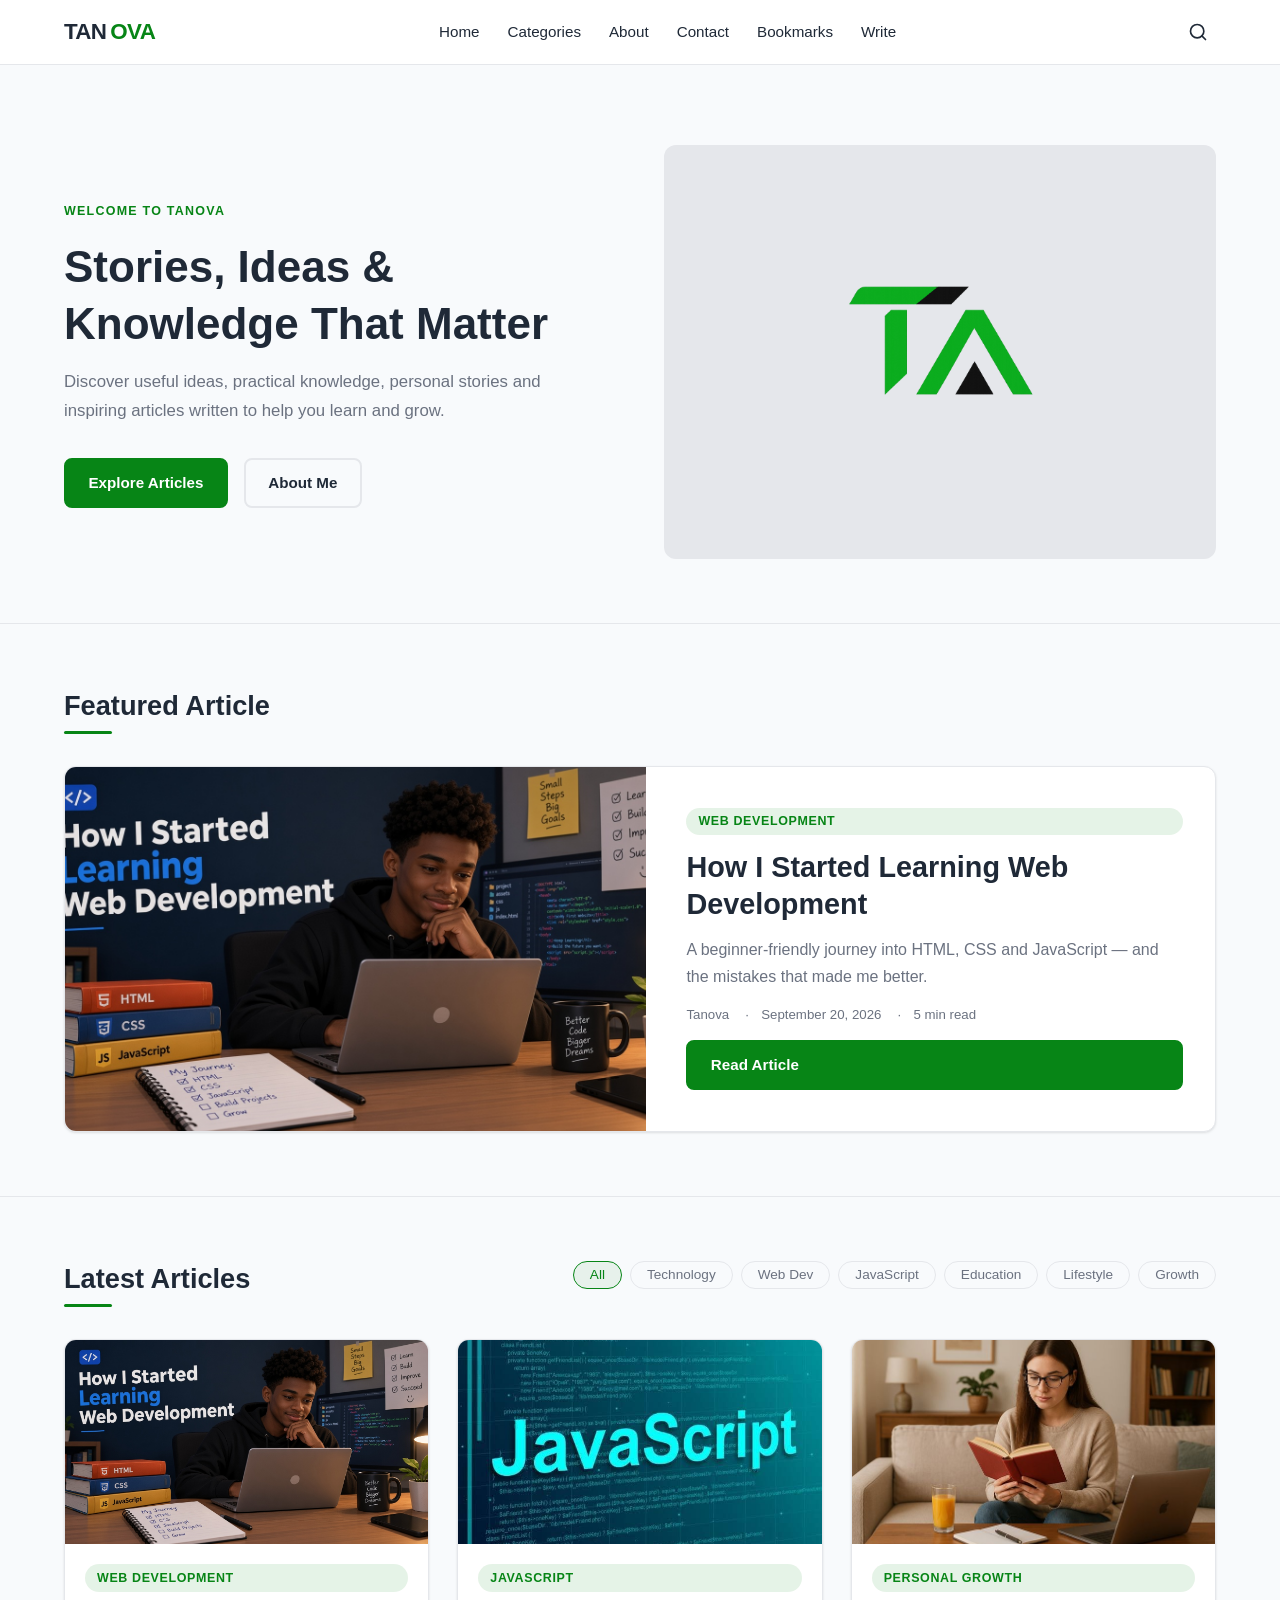
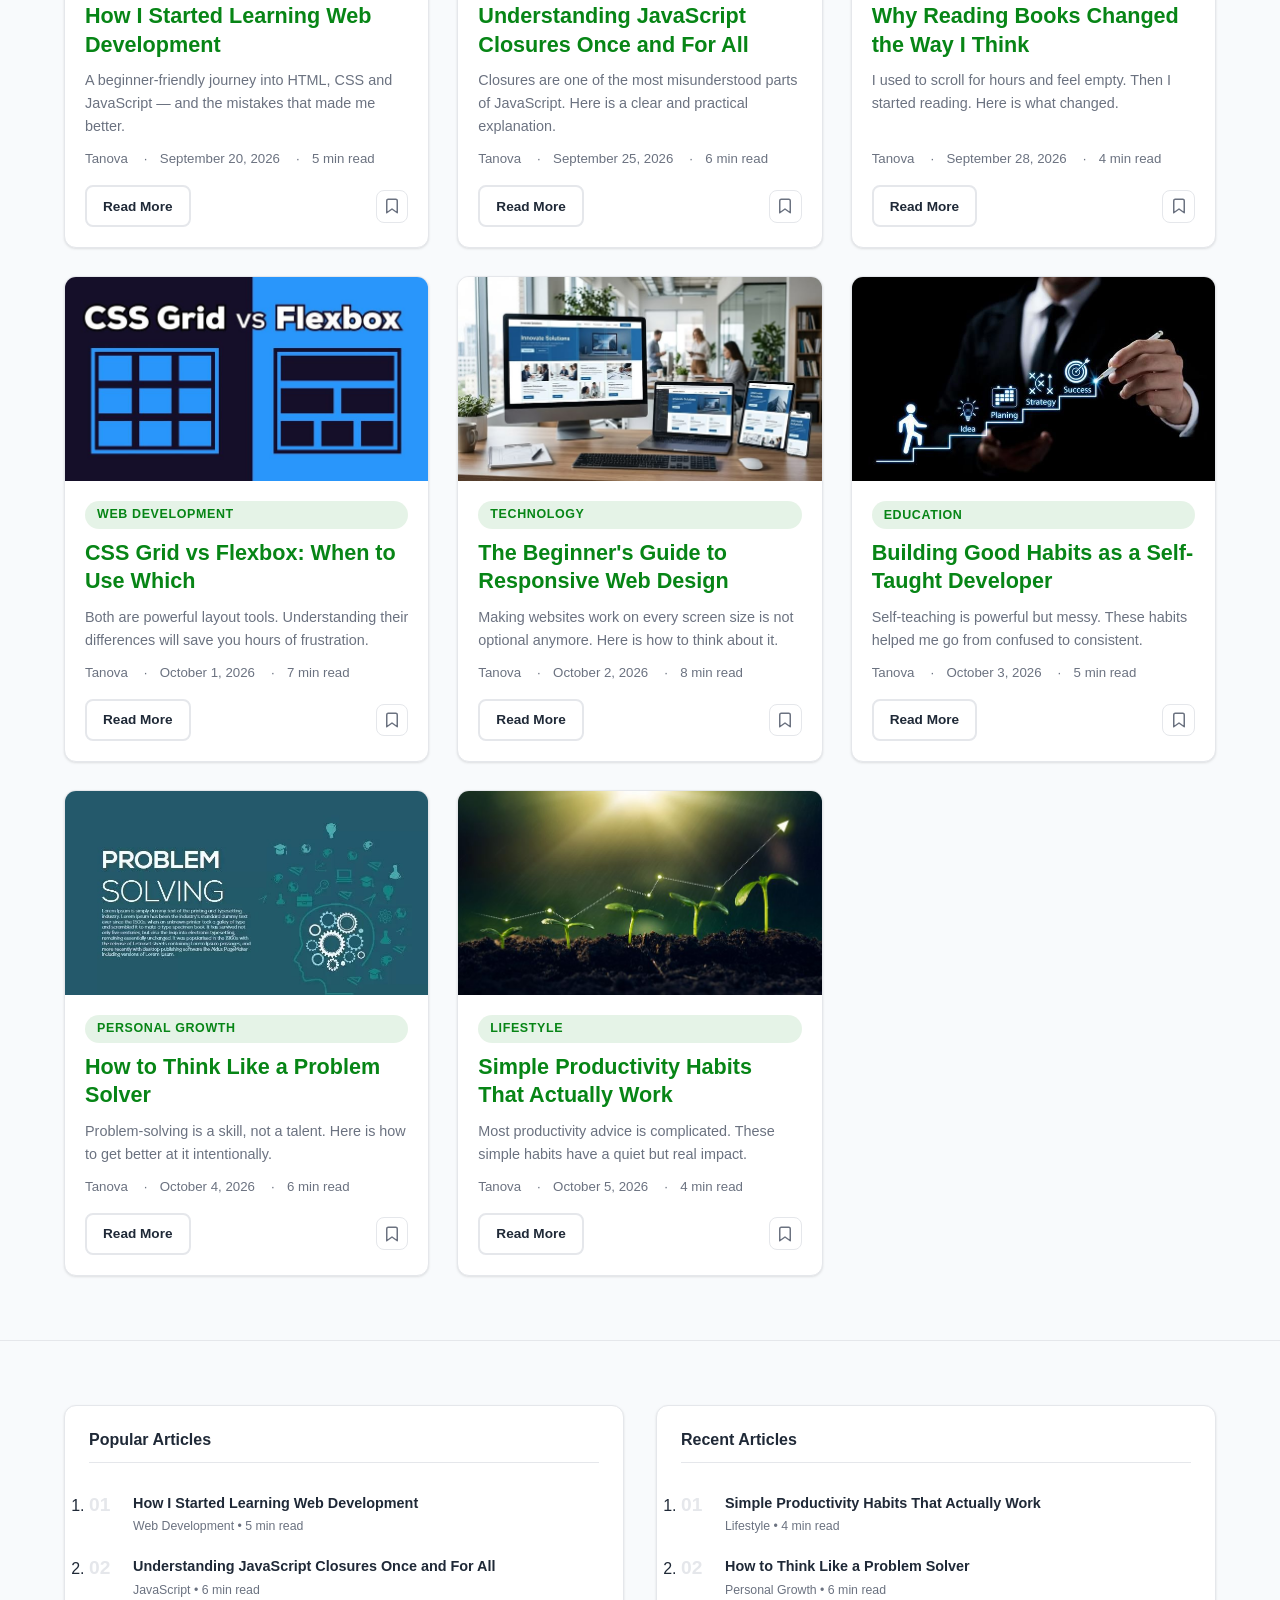
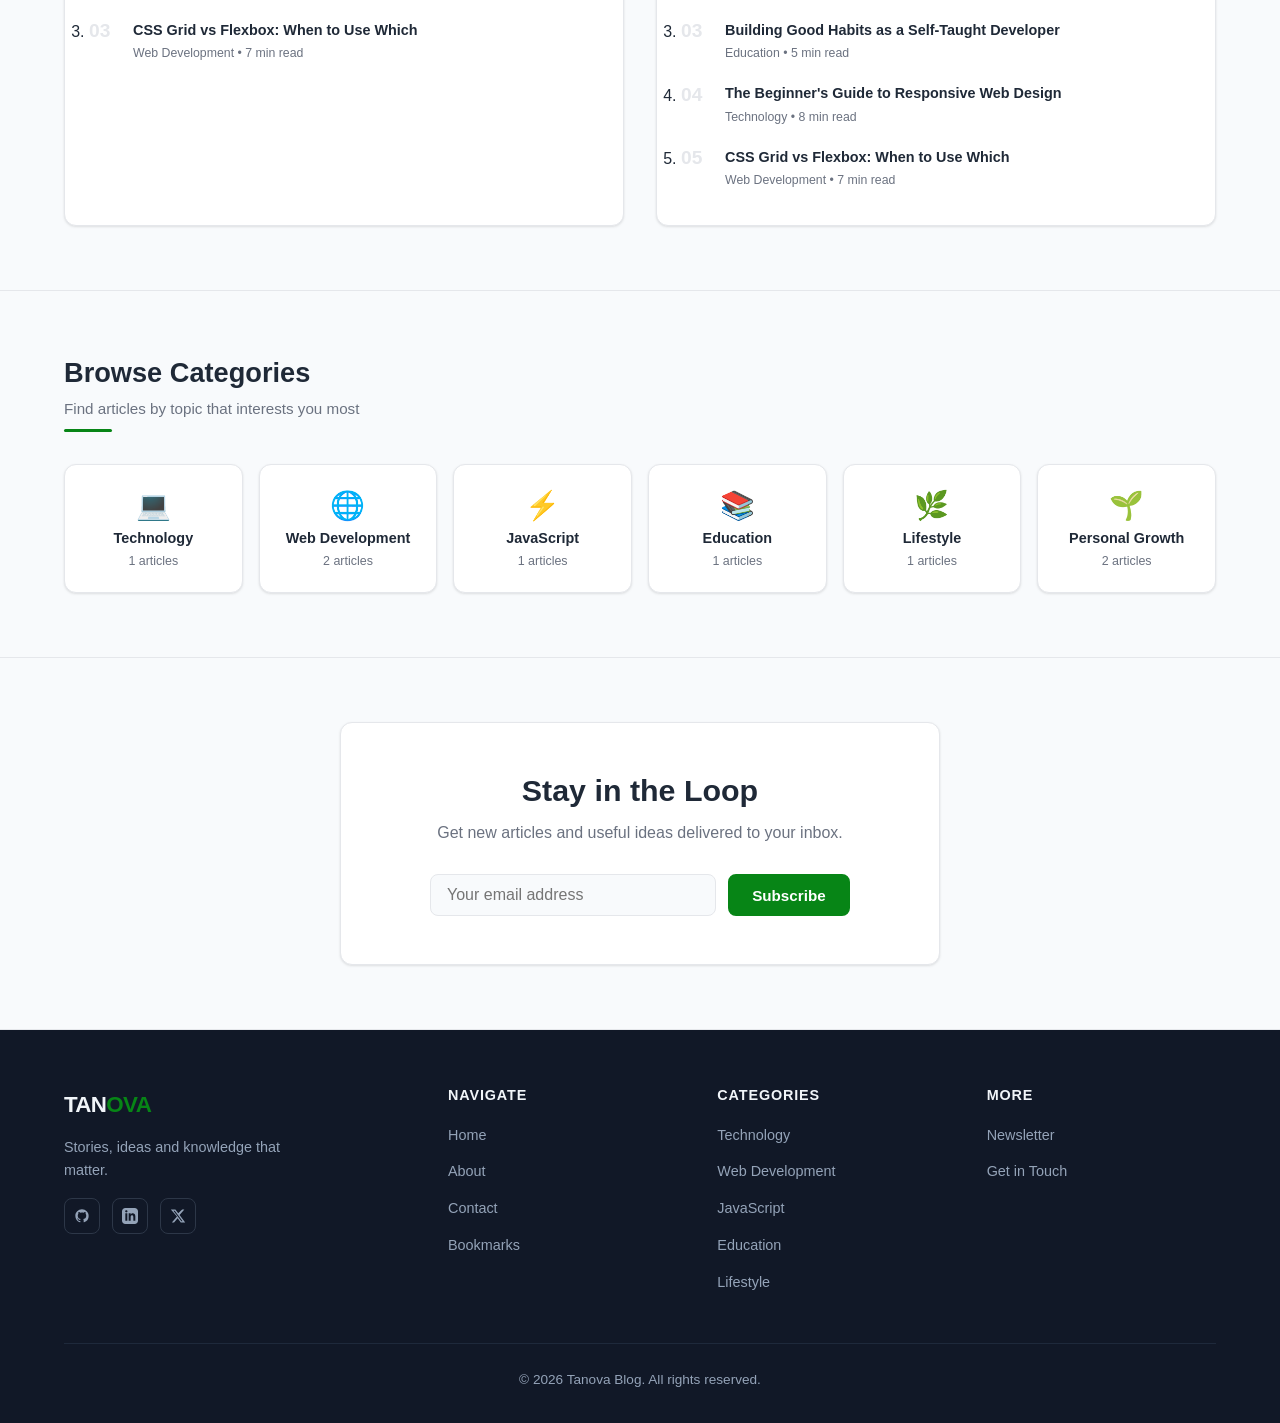
==== commit 014d0c36: "feat(blog): update social media links with active URLs and accessibility fixes - Replace placeholder" ====
--- a/blog/index.html
+++ b/blog/index.html
@@ -161,16 +161,13 @@
                     <a href="index.html" class="logo-link" aria-label="Tanova Blog">TAN<span>OVA</span></a>
                     <p>Stories, ideas and knowledge that matter.</p>
                     <div class="social-links" aria-label="Social media links">
-                        <a href="#" class="social-link" aria-label="GitHub" rel="noopener">
+                        <a href="https://github.com/Ekenmisireyakakum/Blog" class="social-link" aria-label="GitHub" target="_blank" rel="noopener">
                             <svg width="16" height="16" viewBox="0 0 24 24" fill="currentColor" aria-hidden="true"><path d="M12 2C6.477 2 2 6.484 2 12.017c0 4.425 2.865 8.18 6.839 9.504.5.092.682-.217.682-.483 0-.237-.008-.868-.013-1.703-2.782.605-3.369-1.343-3.369-1.343-.454-1.158-1.11-1.466-1.11-1.466-.908-.62.069-.608.069-.608 1.003.07 1.531 1.032 1.531 1.032.892 1.53 2.341 1.088 2.91.832.092-.647.35-1.088.636-1.338-2.22-.253-4.555-1.113-4.555-4.951 0-1.093.39-1.988 1.029-2.688-.103-.253-.446-1.272.098-2.65 0 0 .84-.27 2.75 1.026A9.564 9.564 0 0112 6.844c.85.004 1.705.115 2.504.337 1.909-1.296 2.747-1.027 2.747-1.027.546 1.379.202 2.398.1 2.651.64.7 1.028 1.595 1.028 2.688 0 3.848-2.339 4.695-4.566 4.943.359.309.678.92.678 1.855 0 1.338-.012 2.419-.012 2.747 0 .268.18.58.688.482A10.019 10.019 0 0022 12.017C22 6.484 17.522 2 12 2z"/></svg>
                         </a>
-                        <a href="#" class="social-link" aria-label="Facebook" rel="noopener">
-                            <svg width="16" height="16" viewBox="0 0 24 24" fill="currentColor" aria-hidden="true"><path d="M24 12.073c0-6.627-5.373-12-12-12s-12 5.373-12 12c0 5.99 4.388 10.954 10.125 11.854v-8.385H7.078v-3.47h3.047V9.43c0-3.007 1.792-4.669 4.533-4.669 1.312 0 2.686.235 2.686.235v2.953H15.83c-1.491 0-1.956.925-1.956 1.874v2.25h3.328l-.532 3.47h-2.796v8.385C19.612 23.027 24 18.062 24 12.073z"/></svg>
+                        <a href="https://lnkd.in/p/dVccZxGE" class="social-link" aria-label="LinkedIn" target="_blank" rel="noopener">
+                            <svg width="16" height="16" viewBox="0 0 24 24" fill="currentColor" aria-hidden="true"><path d="M19 0h-14c-2.761 0-5 2.239-5 5v14c0 2.761 2.239 5 5 5h14c2.762 0 5-2.239 5-5v-14c0-2.761-2.238-5-5-5zm-11 19h-3v-11h3v11zm-1.5-12.268c-.966 0-1.75-.79-1.75-1.764s.784-1.764 1.75-1.764 1.75.79 1.75 1.764-.783 1.764-1.75 1.764zm13.5 12.268h-3v-5.604c0-3.368-4-3.113-4 0v5.604h-3v-11h3v1.765c1.396-2.586 7-2.777 7 2.476v6.759z"/></svg>
                         </a>
-                        <a href="#" class="social-link" aria-label="Instagram" rel="noopener">
-                            <svg width="16" height="16" viewBox="0 0 24 24" fill="currentColor" aria-hidden="true"><path d="M12 2.163c3.204 0 3.584.012 4.85.07 3.252.148 4.771 1.691 4.919 4.919.058 1.265.069 1.645.069 4.849 0 3.205-.012 3.584-.069 4.849-.149 3.225-1.664 4.771-4.919 4.919-1.266.058-1.644.07-4.85.07-3.204 0-3.584-.012-4.849-.07-3.26-.149-4.771-1.699-4.919-4.92-.058-1.265-.07-1.644-.07-4.849 0-3.204.013-3.583.07-4.849.149-3.227 1.664-4.771 4.919-4.919 1.266-.057 1.645-.069 4.849-.069zm0-2.163c-3.259 0-3.667.014-4.947.072-4.358.2-6.78 2.618-6.98 6.98-.059 1.281-.073 1.689-.073 4.948 0 3.259.014 3.668.072 4.948.2 4.358 2.618 6.78 6.98 6.98 1.281.058 1.689.072 4.948.072 3.259 0 3.668-.014 4.948-.072 4.354-.2 6.782-2.618 6.979-6.98.059-1.28.073-1.689.073-4.948 0-3.259-.014-3.667-.072-4.947-.196-4.354-2.617-6.78-6.979-6.98-1.281-.059-1.69-.073-4.949-.073zm0 5.838c-3.403 0-6.162 2.759-6.162 6.162s2.759 6.163 6.162 6.163 6.162-2.759 6.162-6.163c0-3.403-2.759-6.162-6.162-6.162zm0 10.162c-2.209 0-4-1.79-4-4 0-2.209 1.791-4 4-4s4 1.791 4 4c0 2.21-1.791 4-4 4zm6.406-11.845c-.796 0-1.441.645-1.441 1.44s.645 1.44 1.441 1.44c.795 0 1.439-.645 1.439-1.44s-.644-1.44-1.439-1.44z"/></svg>
-                        </a>
-                        <a href="https://x.com/EkenmisireY/status/2108498737828184148?s=20" class="social-link" aria-label="X (Twitter)" rel="noopener">
+                        <a href="https://x.com/EkenmisireY/status/2108498737828184148?s=20" class="social-link" aria-label="X (Twitter)" target="-blank" rel="noopener">
                             <svg width="16" height="16" viewBox="0 0 24 24" fill="currentColor" aria-hidden="true"><path d="M18.244 2.25h3.308l-7.227 8.26 8.502 11.24H16.17l-4.714-6.231-5.401 6.231H2.747l7.73-8.835L1.254 2.25H8.08l4.259 5.63 5.905-5.63zm-1.161 17.52h1.833L7.084 4.126H5.117z"/></svg>
                         </a>
                     </div>
